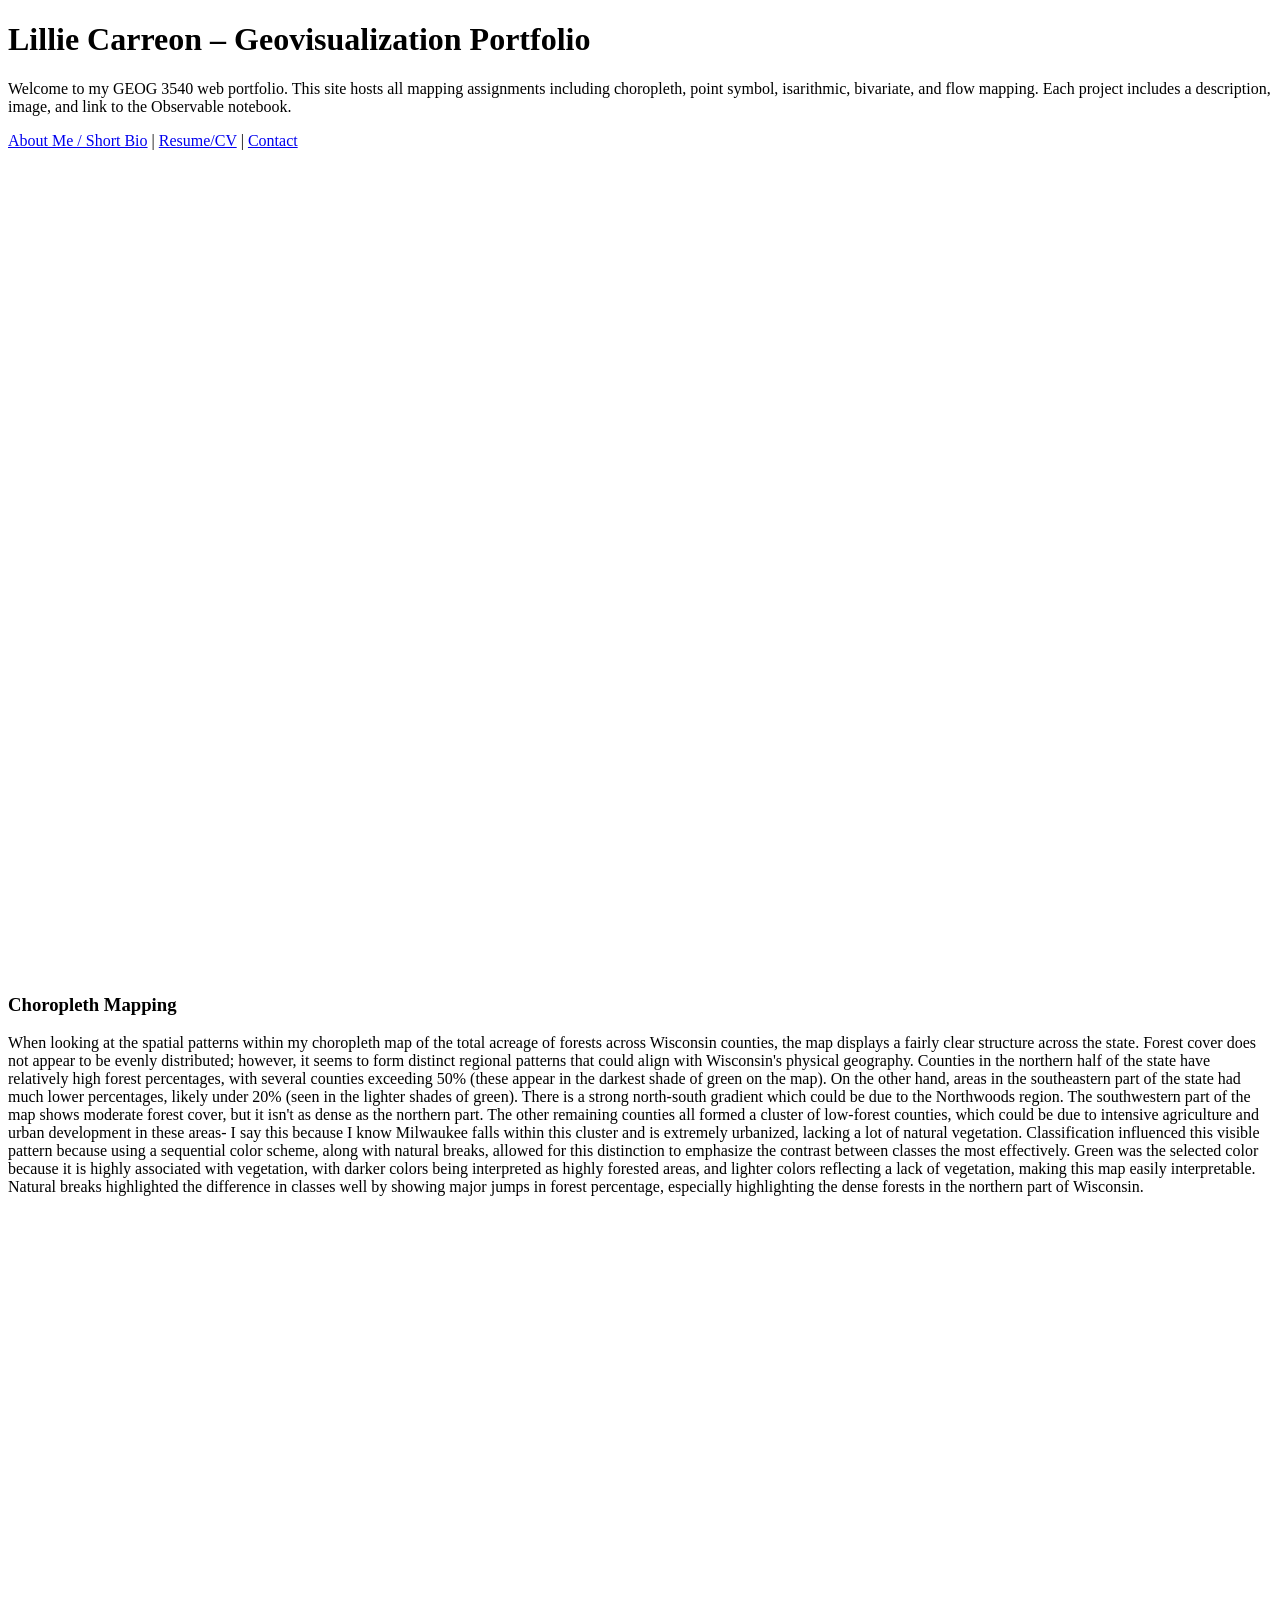
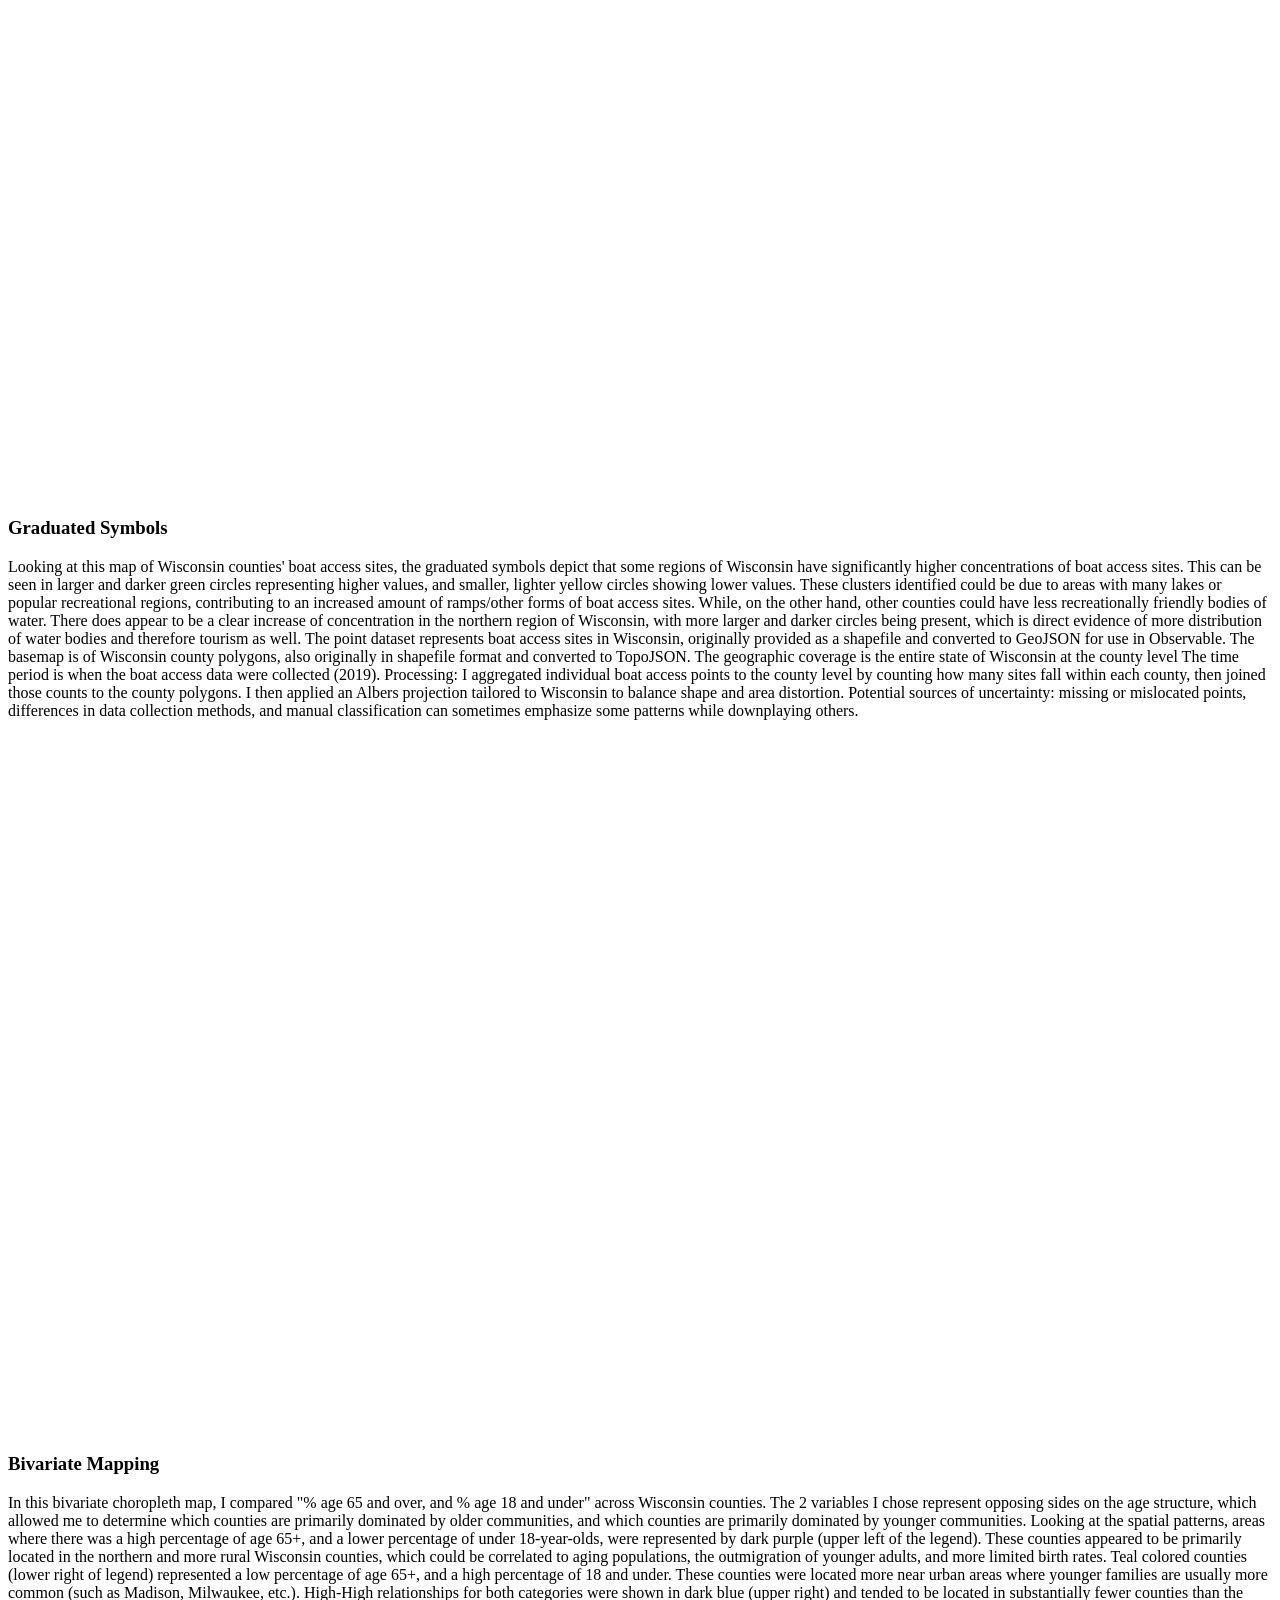
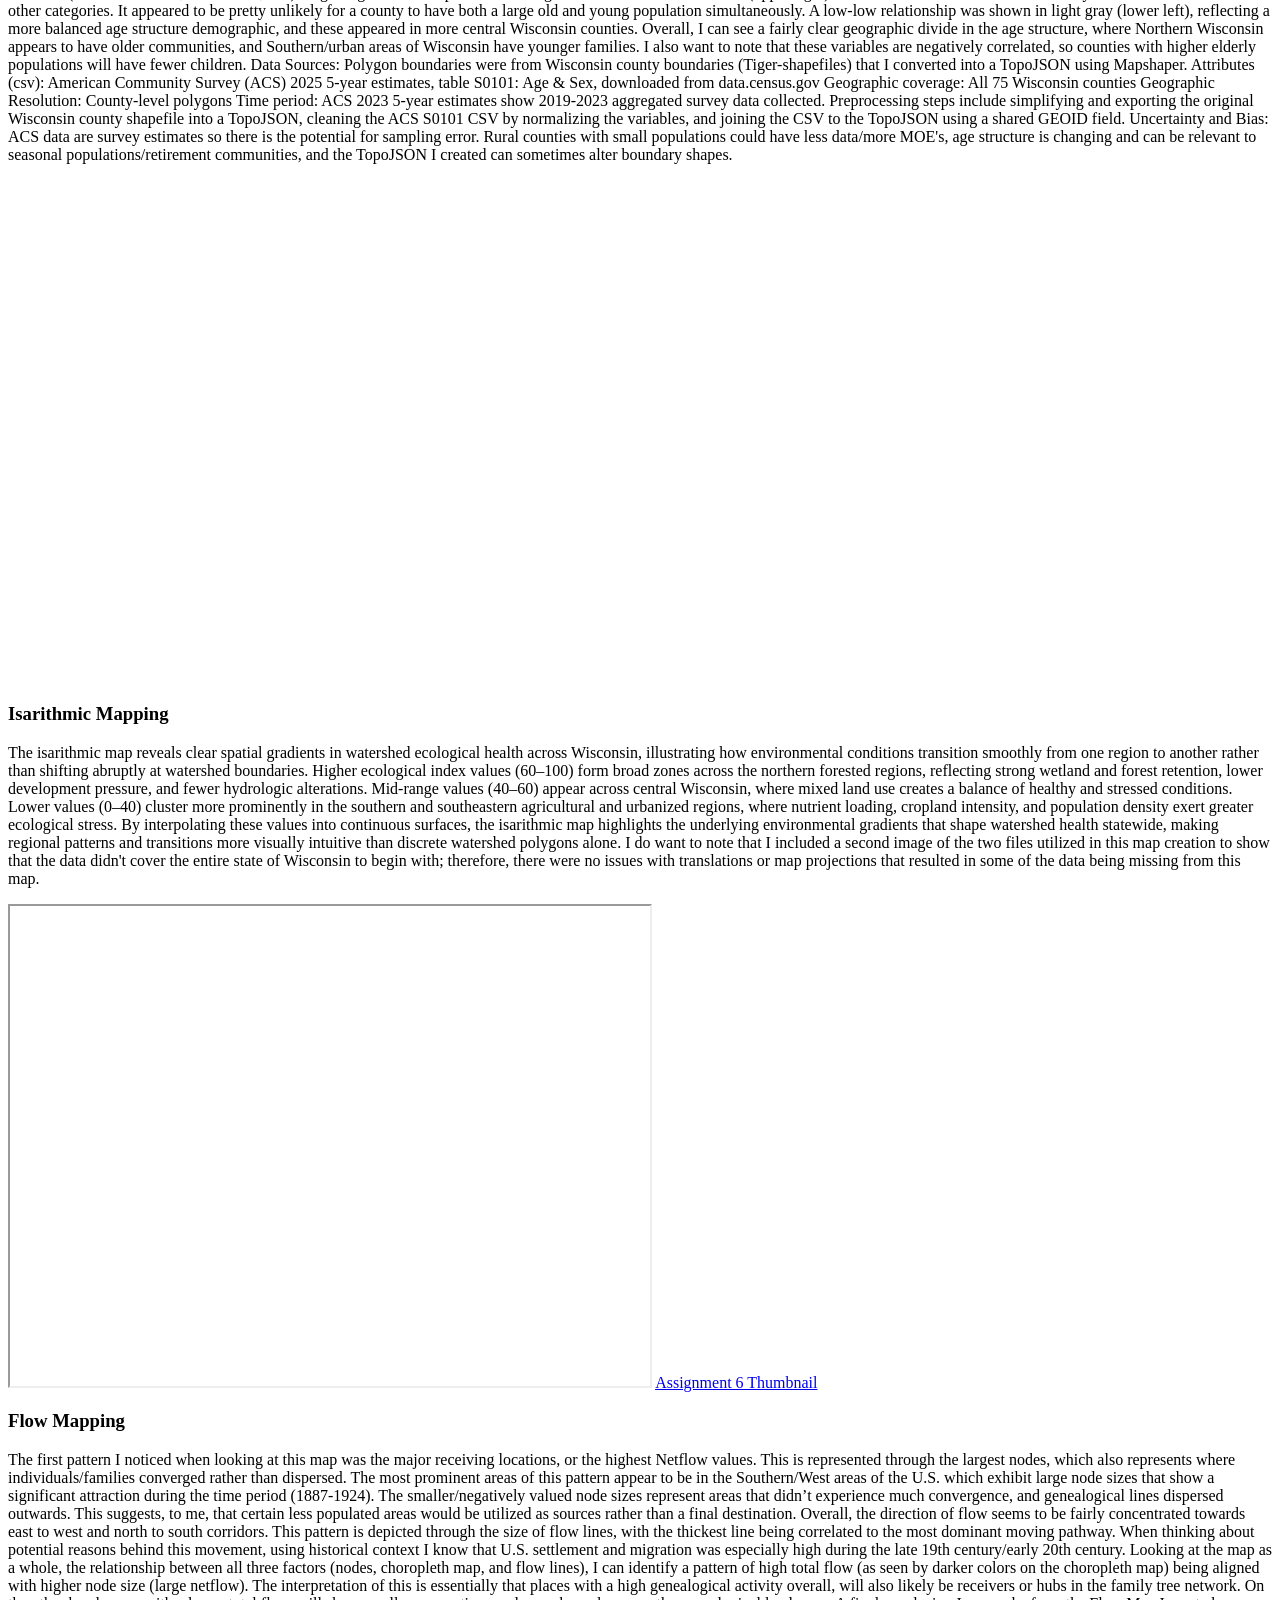
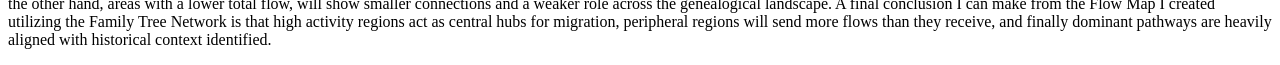
==== index.html @ be7d5592 "Update index.html" ====
<!DOCTYPE html>
<html>
<head>
  <title>Lillie Carreon – Geovisualization Portfolio</title>
  <link href="style.css" rel="stylesheet">
  <link href="startbootstrap-3-col-portfolio-master/css/bootstrap.min.css" rel="stylesheet">
</head>

<body>
<div class="container">
  <h1 class="page-header">Lillie Carreon – Geovisualization Portfolio</h1>

  <p>Welcome to my GEOG 3540 web portfolio. This site hosts all mapping assignments including choropleth, point symbol, isarithmic, bivariate, and flow mapping. Each project includes a description, image, and link to the Observable notebook.</p>

  <p><a href="shortbio.html">About Me / Short Bio</a> | 
     <a href="resume.pdf">Resume/CV</a> | 
     <a href="mailto:lilliana-carreon@uiowa.edu">Contact</a></p>

  <div class="row">

  <div class="row">

  <!-- Choropleth -->
  <div class="col-md-4 portfolio-item">
    <a href="https://observablehq.com/d/83a0aaf092dcbeb6" target="_blank">
     <iframe width="100%" height="805" frameborder="0"
  src="https://observablehq.com/embed/83a0aaf092dcbeb6?cells=choropleth"></iframe>
    </a>
    <h3>Choropleth Mapping</h3>
    <p>When looking at the spatial patterns within my choropleth map of the total acreage of forests across Wisconsin counties, the map displays a fairly clear structure across the state. Forest cover does not appear to be evenly distributed; however, it seems to form distinct regional patterns that could align with Wisconsin's physical geography. Counties in the northern half of the state have relatively high forest percentages, with several counties exceeding 50% (these appear in the darkest shade of green on the map). On the other hand, areas in the southeastern part of the state had much lower percentages, likely under 20% (seen in the lighter shades of green).
There is a strong north-south gradient which could be due to the Northwoods region. The southwestern part of the map shows moderate forest cover, but it isn't as dense as the northern part. The other remaining counties all formed a cluster of low-forest counties, which could be due to intensive agriculture and urban development in these areas- I say this because I know Milwaukee falls within this cluster and is extremely urbanized, lacking a lot of natural vegetation.
Classification influenced this visible pattern because using a sequential color scheme, along with natural breaks, allowed for this distinction to emphasize the contrast between classes the most effectively. Green was the selected color because it is highly associated with vegetation, with darker colors being interpreted as highly forested areas, and lighter colors reflecting a lack of vegetation, making this map easily interpretable. Natural breaks highlighted the difference in classes well by showing major jumps in forest percentage, especially highlighting the dense forests in the northern part of Wisconsin.</p>
  </div>

  <!-- Graduated Symbols -->
  <div class="col-md-4 portfolio-item">
    <a href="https://observablehq.com/d/8ce22c7e02249574" target="_blank">
      <iframe width="100%" height="882" frameborder="0"
  src="https://observablehq.com/embed/8ce22c7e02249574?cells=graduatedSymbols"></iframe>
    </a>
    <h3>Graduated Symbols</h3>
    <p>Looking at this map of Wisconsin counties' boat access sites, the graduated symbols depict that some regions of Wisconsin have significantly higher concentrations of boat access sites. This can be seen in larger and darker green circles representing higher values, and smaller, lighter yellow circles showing lower values. These clusters identified could be due to areas with many lakes or popular recreational regions, contributing to an increased amount of ramps/other forms of boat access sites. While, on the other hand, other counties could have less recreationally friendly bodies of water. There does appear to be a clear increase of concentration in the northern region of Wisconsin, with more larger and darker circles being present, which is direct evidence of more distribution of water bodies and therefore tourism as well. The point dataset represents boat access sites in Wisconsin, originally provided as a shapefile and converted to GeoJSON for use in Observable.
The basemap is of Wisconsin county polygons, also originally in shapefile format and converted to TopoJSON.
The geographic coverage is the entire state of Wisconsin at the county level
The time period is when the boat access data were collected (2019).
Processing: I aggregated individual boat access points to the county level by counting how many sites fall within each county, then joined those counts to the county polygons. I then applied an Albers projection tailored to Wisconsin to balance shape and area distortion.
Potential sources of uncertainty: missing or mislocated points, differences in data collection methods, and manual classification can sometimes emphasize some patterns while downplaying others.</p>
  </div>

</div> <!-- closes first row -->

<div class="row">

  <!-- Bivariate -->
  <div class="col-md-4 portfolio-item">
    <a href="https://observablehq.com/d/c1c45e7faea56eef" target="_blank">
      <iframe width="100%" height="695" frameborder="0"
  src="https://observablehq.com/embed/c1c45e7faea56eef?cells=chart"></iframe>
    </a>
    <h3>Bivariate Mapping</h3>
    <p>In this bivariate choropleth map, I compared "% age 65 and over, and % age 18 and under" across Wisconsin counties. The 2 variables I chose represent opposing sides on the age structure, which allowed me to determine which counties are primarily dominated by older communities, and which counties are primarily dominated by younger communities. Looking at the spatial patterns, areas where there was a high percentage of age 65+, and a lower percentage of under 18-year-olds, were represented by dark purple (upper left of the legend). These counties appeared to be primarily located in the northern and more rural Wisconsin counties, which could be correlated to aging populations, the outmigration of younger adults, and more limited birth rates. Teal colored counties (lower right of legend) represented a low percentage of age 65+, and a high percentage of 18 and under. These counties were located more near urban areas where younger families are usually more common (such as Madison, Milwaukee, etc.). High-High relationships for both categories were shown in dark blue (upper right) and tended to be located in substantially fewer counties than the other categories. It appeared to be pretty unlikely for a county to have both a large old and young population simultaneously. A low-low relationship was shown in light gray (lower left), reflecting a more balanced age structure demographic, and these appeared in more central Wisconsin counties. Overall, I can see a fairly clear geographic divide in the age structure, where Northern Wisconsin appears to have older communities, and Southern/urban areas of Wisconsin have younger families. I also want to note that these variables are negatively correlated, so counties with higher elderly populations will have fewer children. 
Data Sources: Polygon boundaries were from Wisconsin county boundaries (Tiger-shapefiles) that I converted into a TopoJSON using Mapshaper.
Attributes (csv): American Community Survey (ACS) 2025 5-year estimates, table S0101: Age & Sex, downloaded from data.census.gov
Geographic coverage: All 75 Wisconsin counties
Geographic Resolution: County-level polygons
Time period: ACS 2023 5-year estimates show 2019-2023 aggregated survey data collected.
Preprocessing steps include simplifying and exporting the original Wisconsin county shapefile into a TopoJSON, cleaning the ACS S0101 CSV by normalizing the variables, and joining the CSV to the TopoJSON using a shared GEOID field.
Uncertainty and Bias: ACS data are survey estimates so there is the potential for sampling error. Rural counties with small populations could have less data/more MOE's, age structure is changing and can be relevant to seasonal populations/retirement communities, and the TopoJSON I created can sometimes alter boundary shapes.</p>
  </div>

    <!-- Isarithmic -->
  <div class="col-md-4 portfolio-item">
    <a href="https://observablehq.com/@geovis6/isarithmic-mapping-geog-3540" target="_blank">
      <iframe width="100%" height="500" frameborder="0"
  src="https://observablehq.com/embed/5160fb92a9b88273?cell=*"></iframe>
    </a>
    <h3>Isarithmic Mapping</h3>
    <p>The isarithmic map reveals clear spatial gradients in watershed ecological health across Wisconsin, illustrating how environmental conditions transition smoothly from one region to another rather than shifting abruptly at watershed boundaries. Higher ecological index values (60–100) form broad zones across the northern forested regions, reflecting strong wetland and forest retention, lower development pressure, and fewer hydrologic alterations. Mid‑range values (40–60) appear across central Wisconsin, where mixed land use creates a balance of healthy and stressed conditions. Lower values (0–40) cluster more prominently in the southern and southeastern agricultural and urbanized regions, where nutrient loading, cropland intensity, and population density exert greater ecological stress. By interpolating these values into continuous surfaces, the isarithmic map highlights the underlying environmental gradients that shape watershed health statewide, making regional patterns and transitions more visually intuitive than discrete watershed polygons alone. I do want to note that I included a second image of the two files utilized in this map creation to show that the data didn't cover the entire state of Wisconsin to begin with; therefore, there were no issues with translations or map projections that resulted in some of the data being missing from this map.</p>
  </div>

  <!-- Flow Map -->
  <div class="col-md-4 portfolio-item">
    <iframe src="https://drive.google.com/file/d/1zL1Rk898E0O65IiLRgXfGl4hS742woMs/preview" width="640" height="480"></iframe>
</a>
  <a href="flowmap.html">Assignment 6 Thumbnail</a> 
    <h3>Flow Mapping</h3>
    <p>The first pattern I noticed when looking at this map was the major receiving locations, or the highest Netflow values. This is represented through the largest nodes, which also represents where individuals/families converged rather than dispersed. The most prominent areas of this pattern appear to be in the Southern/West areas of the U.S. which exhibit large node sizes that show a significant attraction during the time period (1887-1924). The smaller/negatively valued node sizes represent areas that didn’t experience much convergence, and genealogical lines dispersed outwards. This suggests, to me, that certain less populated areas would be utilized as sources rather than a final destination. Overall, the direction of flow seems to be fairly concentrated towards east to west and north to south corridors. This pattern is depicted through the size of flow lines, with the thickest line being correlated to the most dominant moving pathway. When thinking about potential reasons behind this movement, using historical context I know that U.S. settlement and migration was especially high during the late 19th century/early 20th century. Looking at the map as a whole, the relationship between all three factors (nodes, choropleth map, and flow lines), I can identify a pattern of high total flow (as seen by darker colors on the choropleth map) being aligned with higher node size (large netflow). The interpretation of this is essentially that places with a high genealogical activity overall, will also likely be receivers or hubs in the family tree network. On the other hand, areas with a lower total flow, will show smaller connections and a weaker role across the genealogical landscape. A final conclusion I can make from the Flow Map I created utilizing the Family Tree Network is that high activity regions act as central hubs for migration, peripheral regions will send more flows than they receive, and finally dominant pathways are heavily aligned with historical context identified. 
</p>
  </div>

</div> <!-- closes second row -->
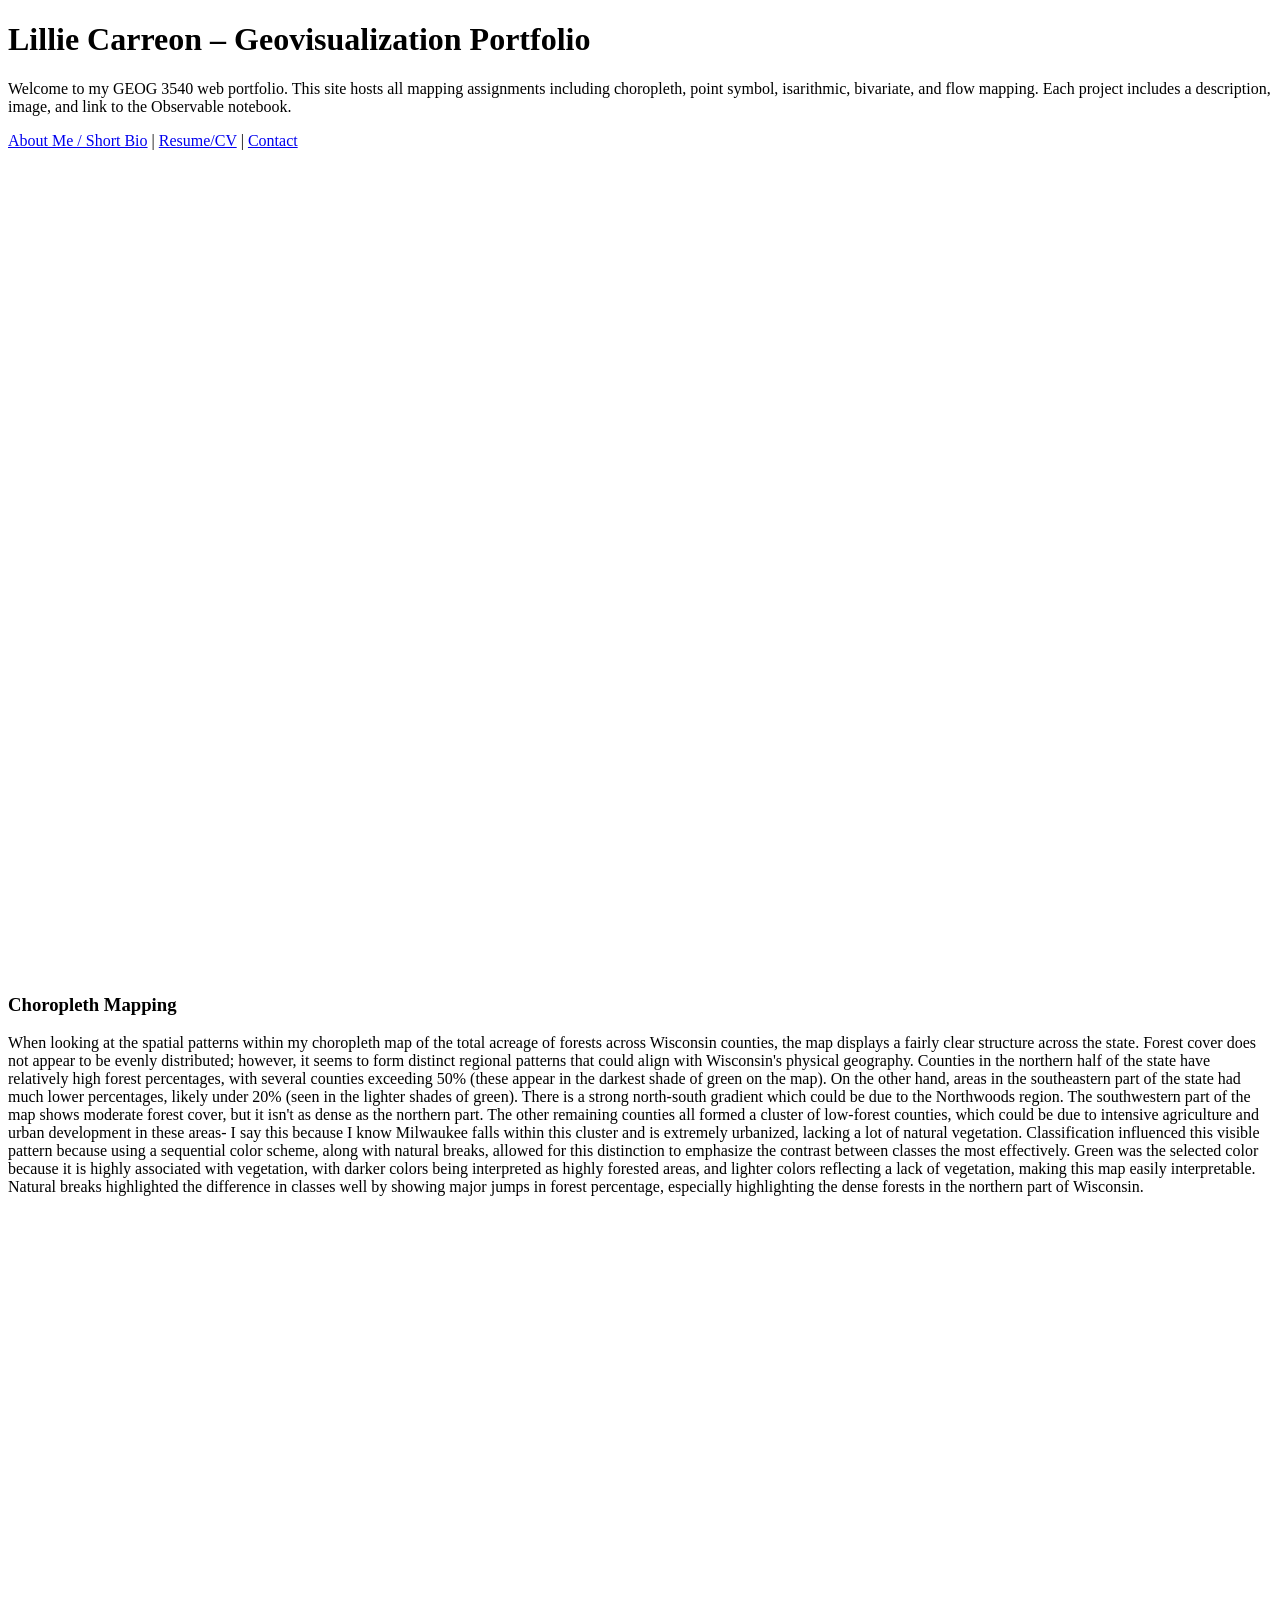
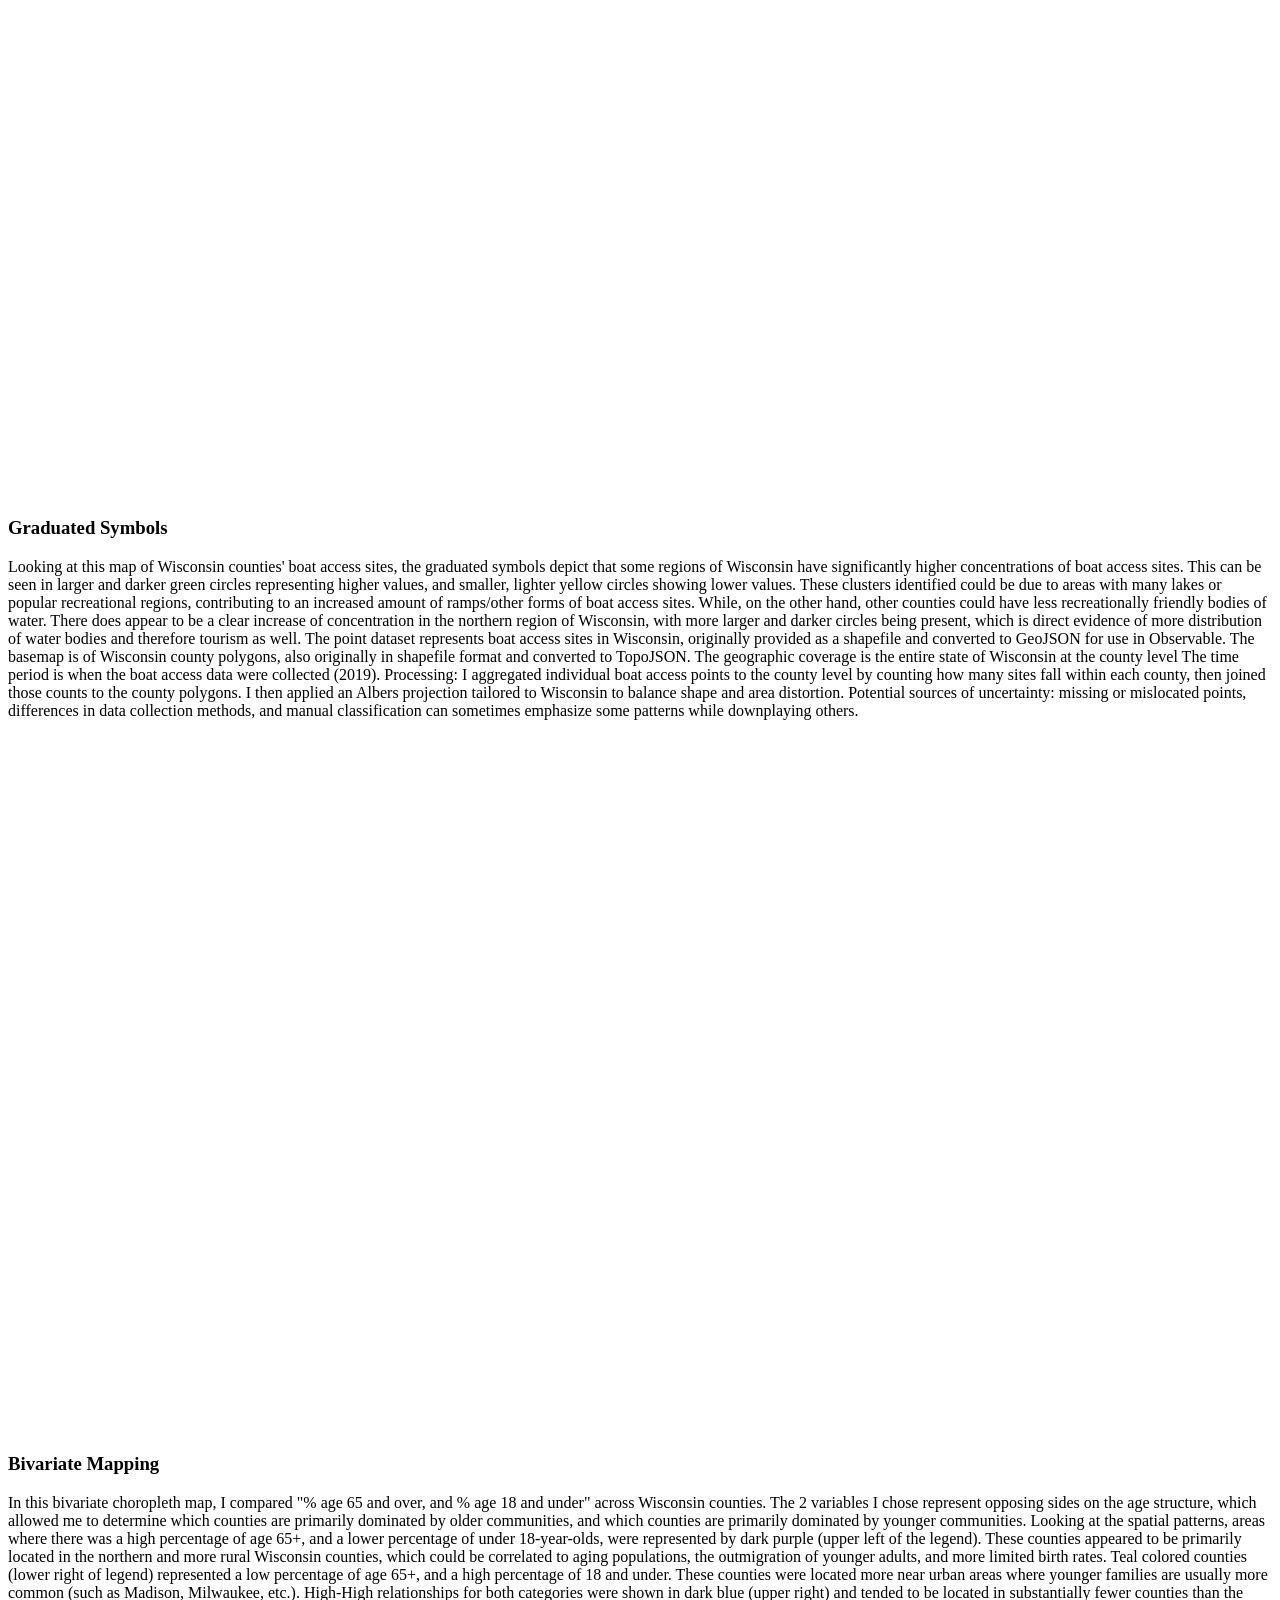
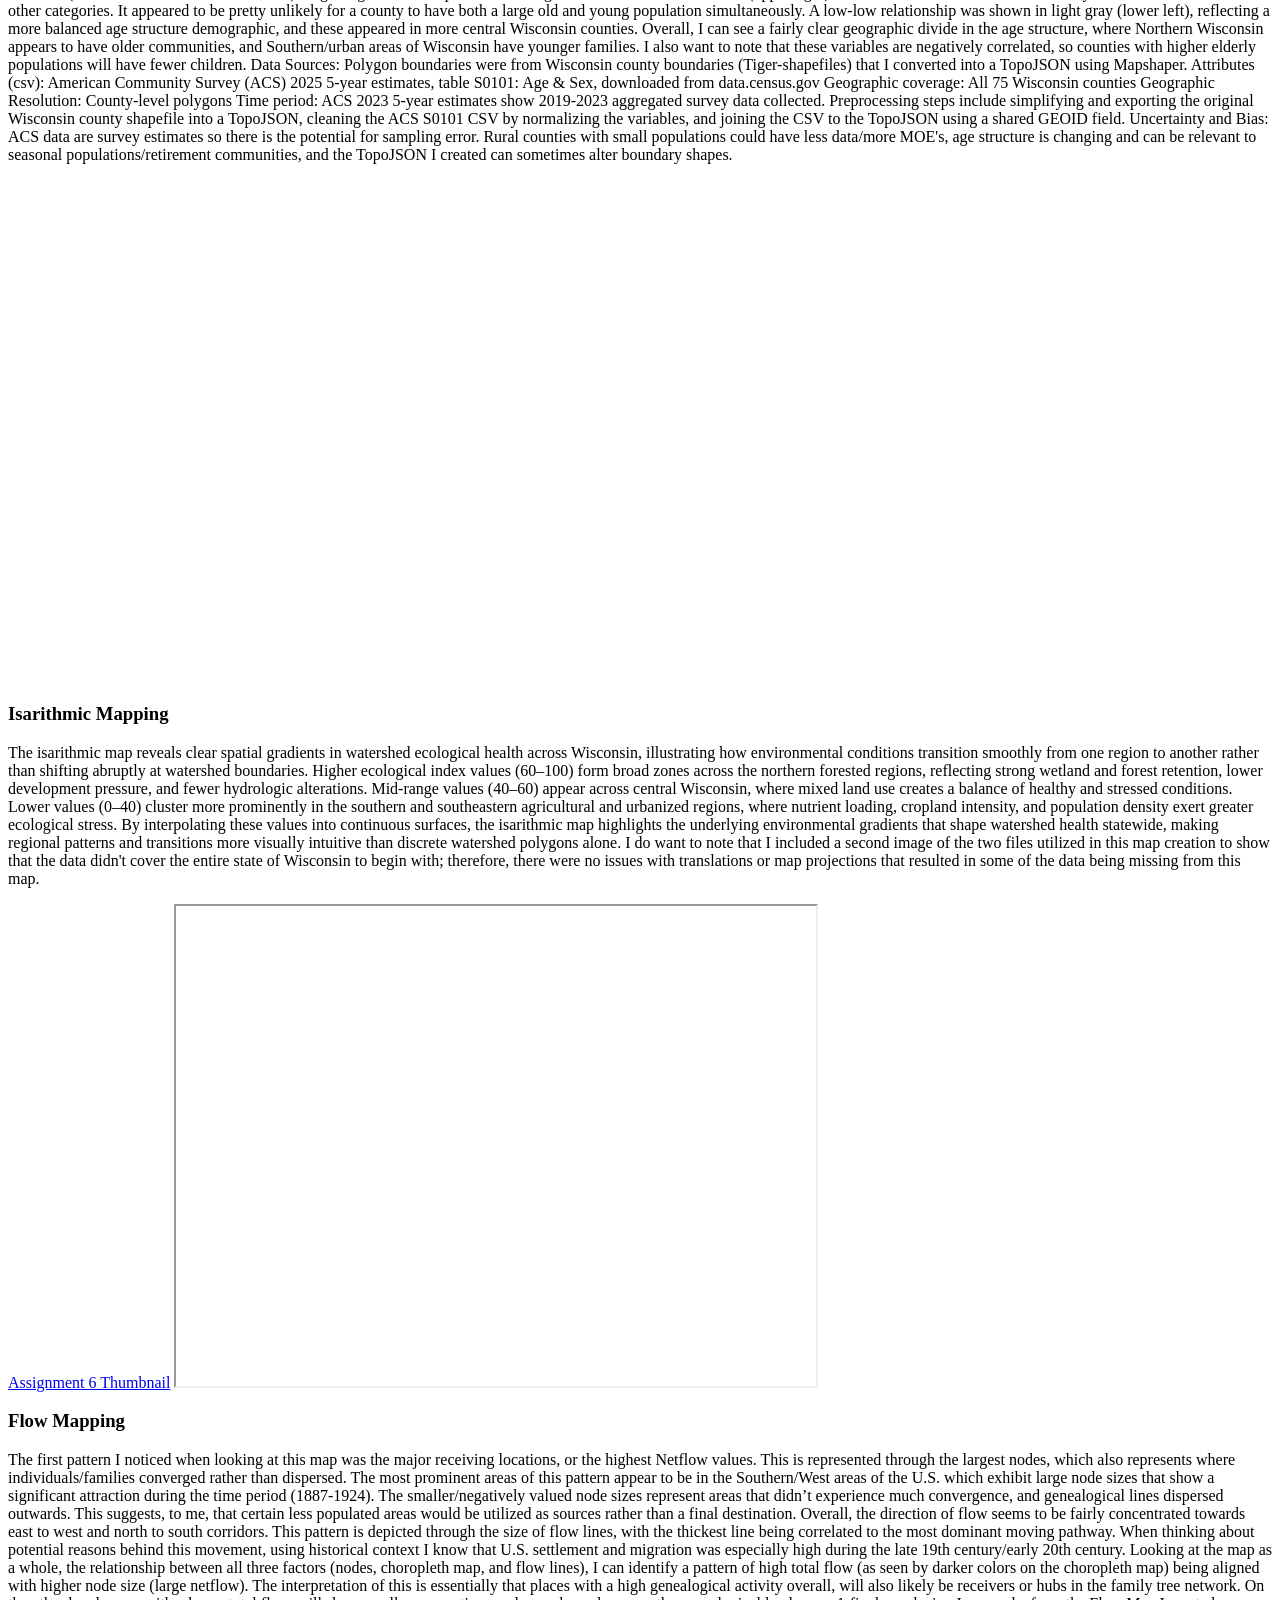
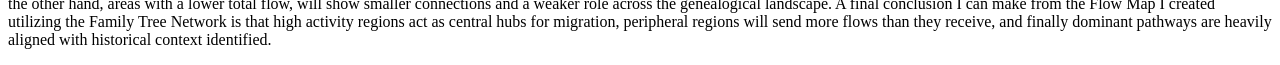
==== commit 2e2eb22a: "Update index.html" ====
--- a/index.html
+++ b/index.html
@@ -80,9 +80,9 @@
 
   <!-- Flow Map -->
   <div class="col-md-4 portfolio-item">
+  <a href="flowmap.html">Assignment 6 Thumbnail</a> 
     <iframe src="https://drive.google.com/file/d/1zL1Rk898E0O65IiLRgXfGl4hS742woMs/preview" width="640" height="480"></iframe>
 </a>
-  <a href="flowmap.html">Assignment 6 Thumbnail</a> 
     <h3>Flow Mapping</h3>
     <p>The first pattern I noticed when looking at this map was the major receiving locations, or the highest Netflow values. This is represented through the largest nodes, which also represents where individuals/families converged rather than dispersed. The most prominent areas of this pattern appear to be in the Southern/West areas of the U.S. which exhibit large node sizes that show a significant attraction during the time period (1887-1924). The smaller/negatively valued node sizes represent areas that didn’t experience much convergence, and genealogical lines dispersed outwards. This suggests, to me, that certain less populated areas would be utilized as sources rather than a final destination. Overall, the direction of flow seems to be fairly concentrated towards east to west and north to south corridors. This pattern is depicted through the size of flow lines, with the thickest line being correlated to the most dominant moving pathway. When thinking about potential reasons behind this movement, using historical context I know that U.S. settlement and migration was especially high during the late 19th century/early 20th century. Looking at the map as a whole, the relationship between all three factors (nodes, choropleth map, and flow lines), I can identify a pattern of high total flow (as seen by darker colors on the choropleth map) being aligned with higher node size (large netflow). The interpretation of this is essentially that places with a high genealogical activity overall, will also likely be receivers or hubs in the family tree network. On the other hand, areas with a lower total flow, will show smaller connections and a weaker role across the genealogical landscape. A final conclusion I can make from the Flow Map I created utilizing the Family Tree Network is that high activity regions act as central hubs for migration, peripheral regions will send more flows than they receive, and finally dominant pathways are heavily aligned with historical context identified. 
 </p>
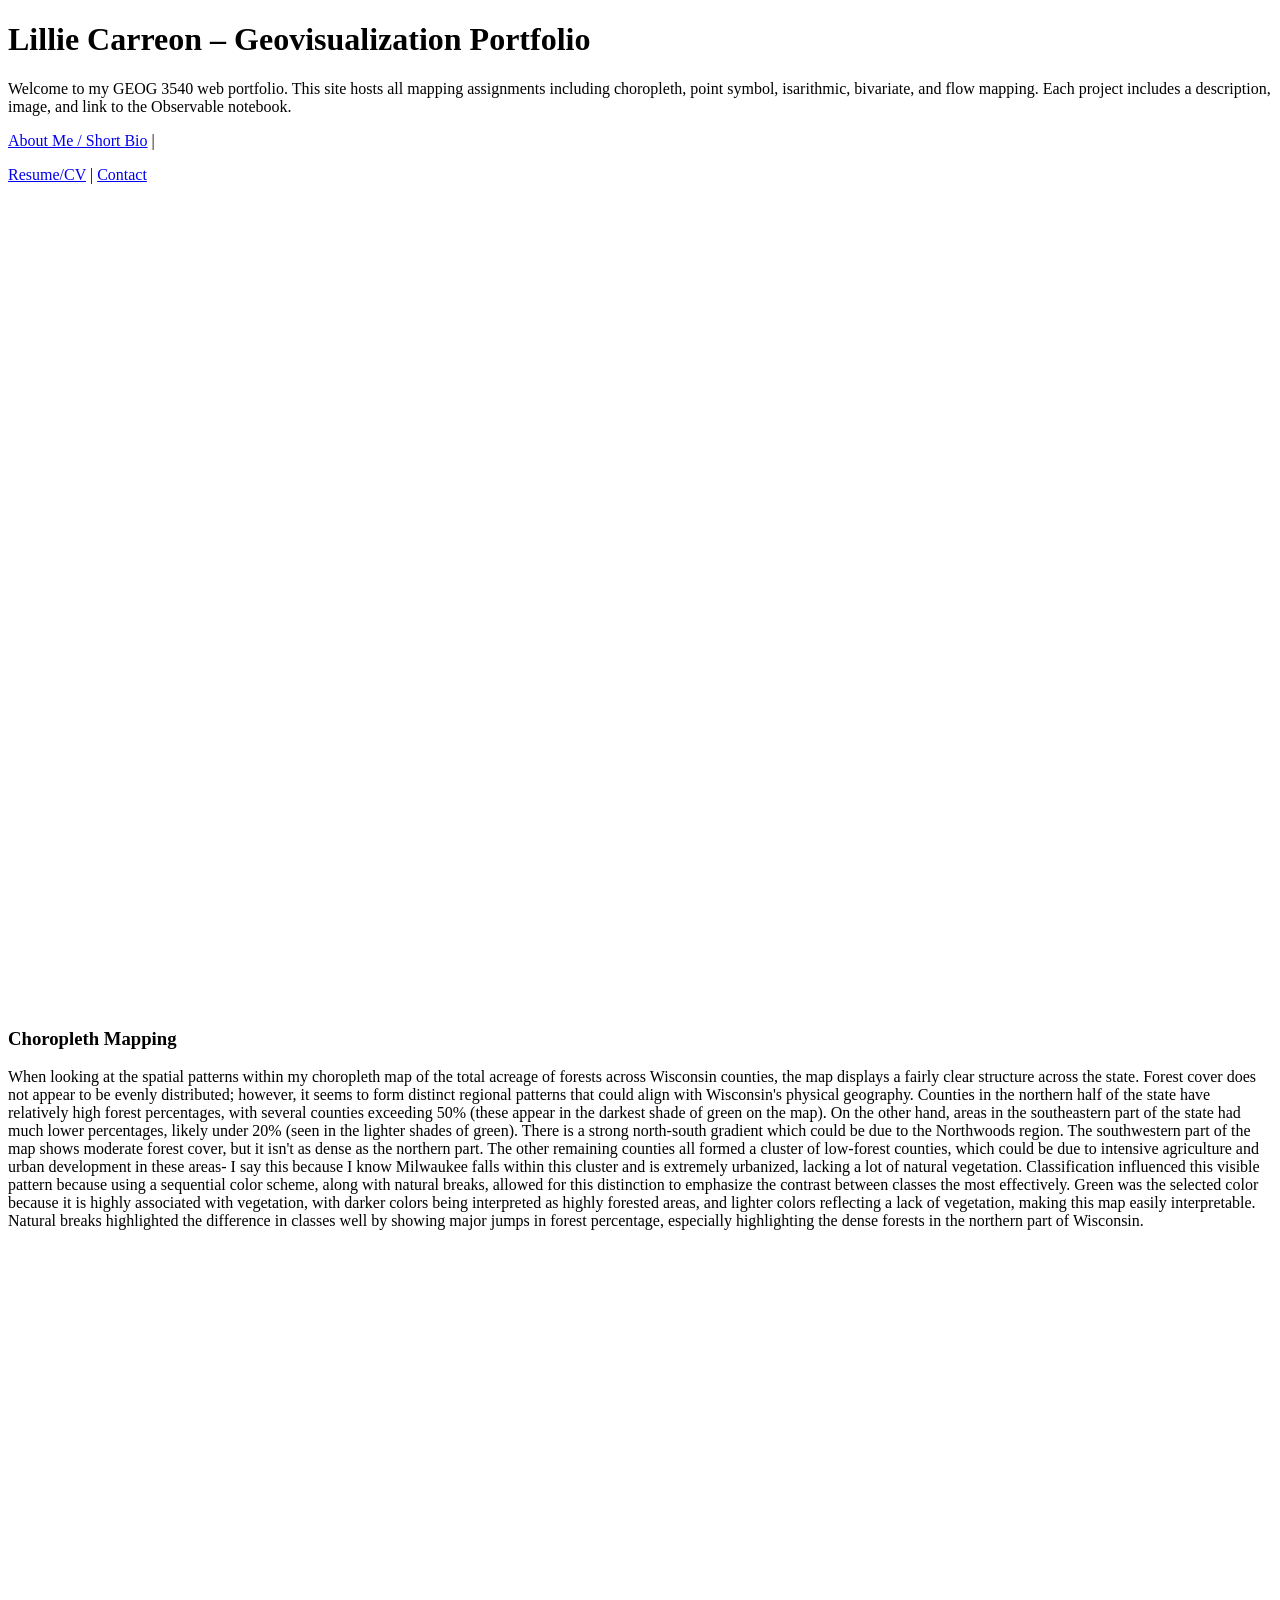
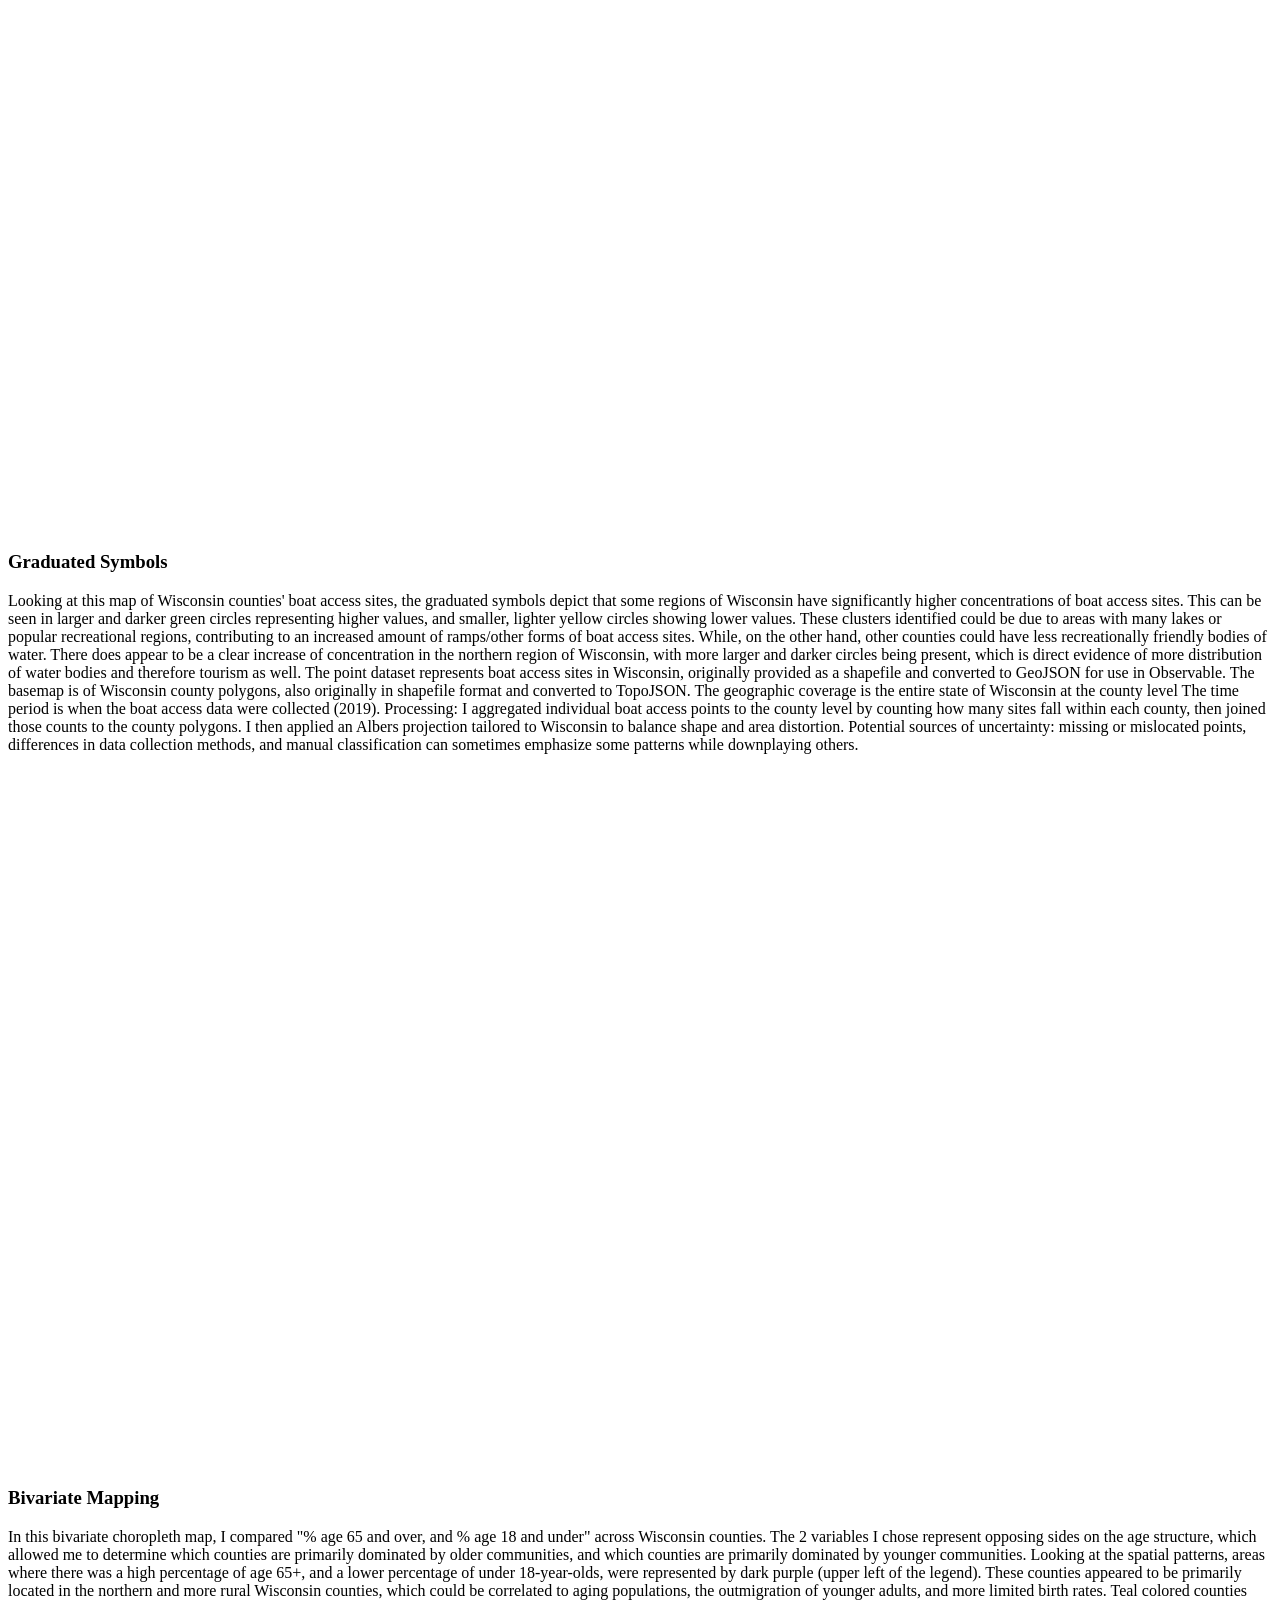
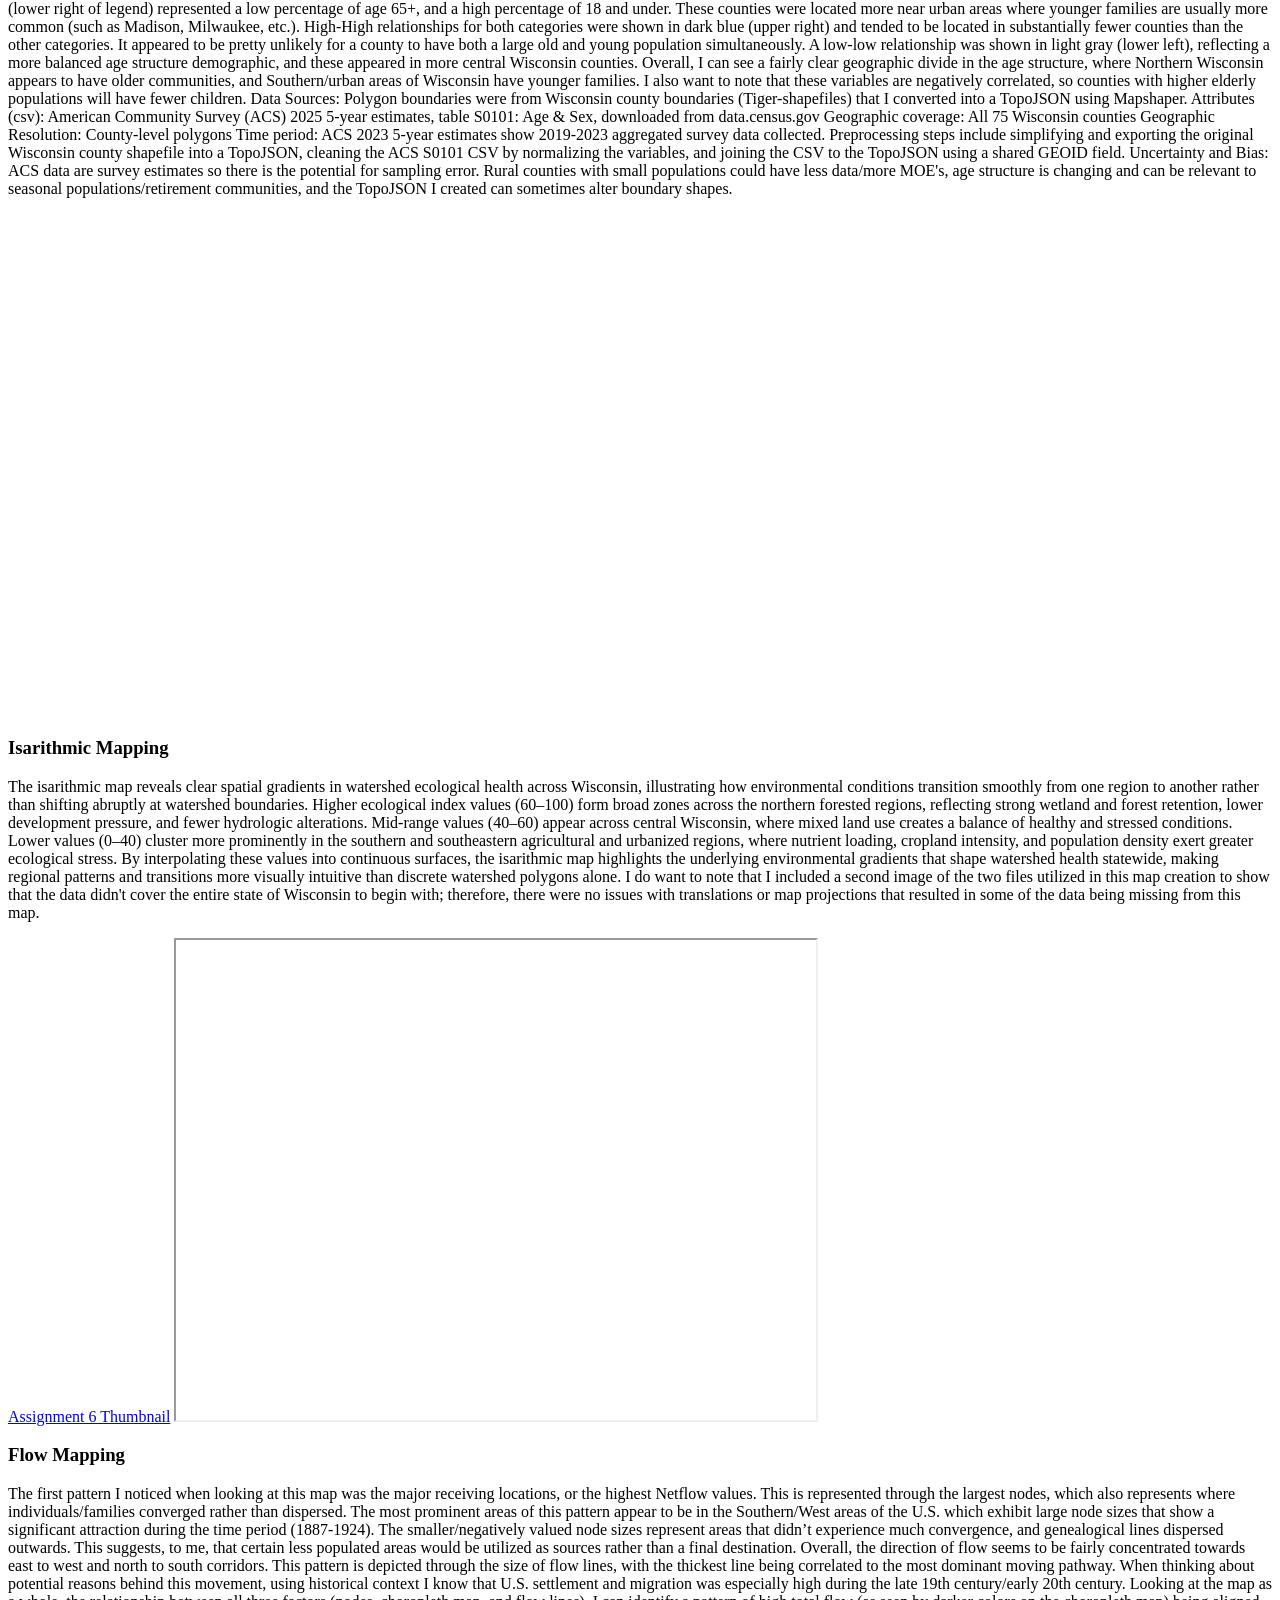
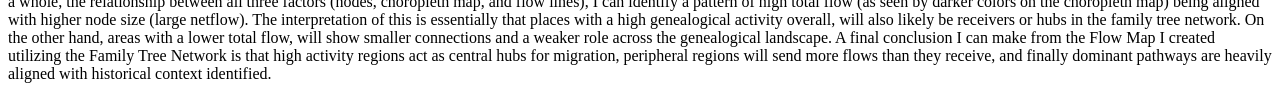
==== commit 98b8e216: "Update Resume/CV link to Google Drive" ====
--- a/index.html
+++ b/index.html
@@ -13,7 +13,7 @@
   <p>Welcome to my GEOG 3540 web portfolio. This site hosts all mapping assignments including choropleth, point symbol, isarithmic, bivariate, and flow mapping. Each project includes a description, image, and link to the Observable notebook.</p>
 
   <p><a href="shortbio.html">About Me / Short Bio</a> | 
-     <a href="resume.pdf">Resume/CV</a> | 
+      <p><a href="https://drive.google.com/file/d/1ktRYuzUgd0lteNlfR8_D1OmGtgihIg-W/view?usp=sharing">Resume/CV</a>  | 
      <a href="mailto:lilliana-carreon@uiowa.edu">Contact</a></p>
 
   <div class="row">
@@ -80,7 +80,7 @@
 
   <!-- Flow Map -->
   <div class="col-md-4 portfolio-item">
-  <a href="flowmap.html">Assignment 6 Thumbnail</a> 
+ </p> <a href="Assignment6_flowmapper/flowmap.html">Assignment 6 Thumbnail</a> 
     <iframe src="https://drive.google.com/file/d/1zL1Rk898E0O65IiLRgXfGl4hS742woMs/preview" width="640" height="480"></iframe>
 </a>
     <h3>Flow Mapping</h3>
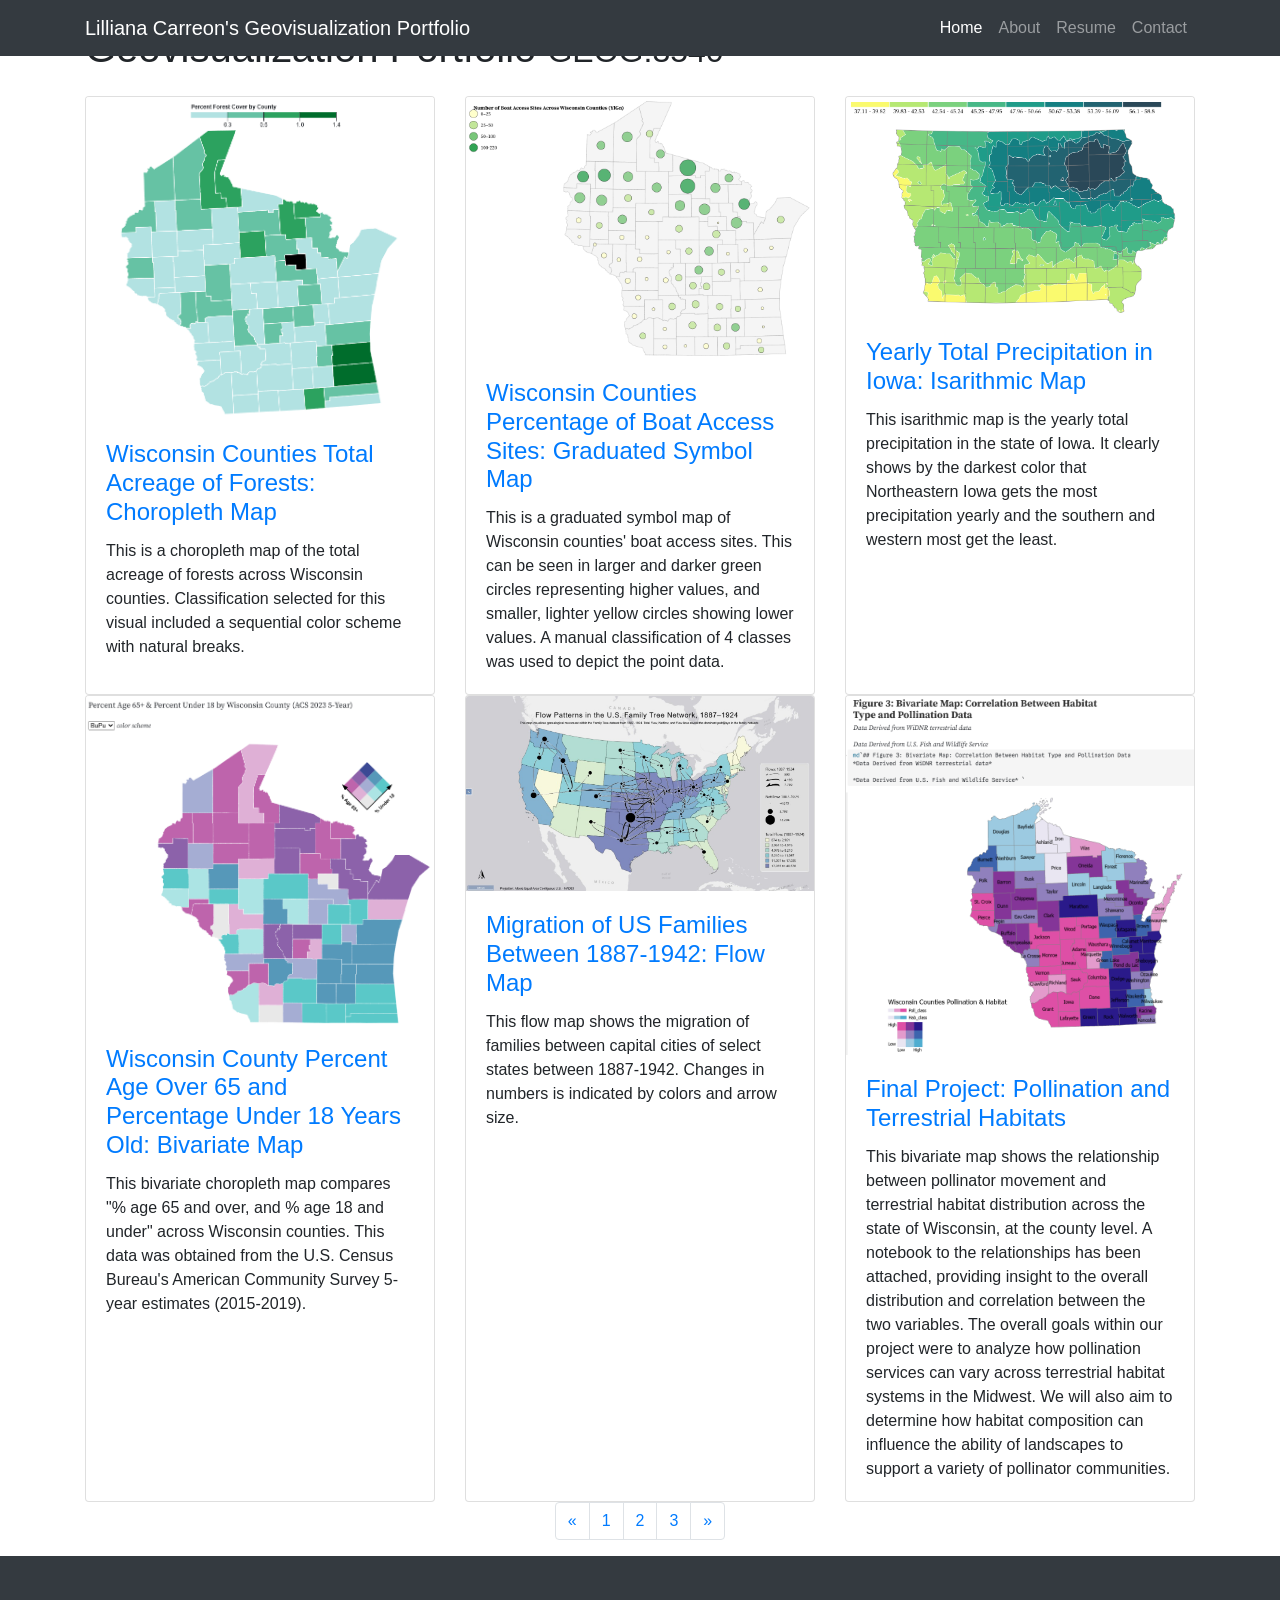
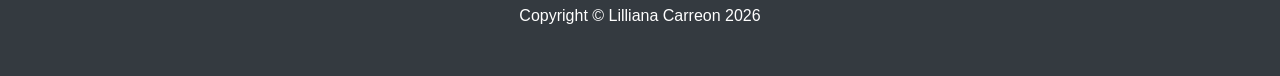
==== commit e61a19e4: "change1 everything" ====
--- a/index.html
+++ b/index.html
@@ -1,91 +1,177 @@
 <!DOCTYPE html>
-<html>
+<html lang="en">
+
 <head>
-  <title>Lillie Carreon – Geovisualization Portfolio</title>
-  <link href="style.css" rel="stylesheet">
-  <link href="startbootstrap-3-col-portfolio-master/css/bootstrap.min.css" rel="stylesheet">
+
+<meta charset="utf-8">
+<meta name="viewport" content="width=device-width, initial-scale=1, shrink-to-fit=no">
+<meta name="description" content="">
+<meta name="author" content="">
+
+<title> Lilliana Carreon's Geovisualization Portfolio</title>
+
+<!-- Bootstrap core CSS -->
+<link href="startbootstrap-3-col-portfolio-master\vendor\bootstrap\css\bootstrap.min.css" rel="stylesheet">
+
+<!-- Custom styles for this template -->
+<link href="startbootstrap-3-col-portfolio-master\vendor\bootstrap\css/3-col-portfolio.css" rel="stylesheet">
+
 </head>
 
 <body>
+
+<!-- Navigation -->
+<nav class="navbar navbar-expand-lg navbar-dark bg-dark fixed-top">
 <div class="container">
-  <h1 class="page-header">Lillie Carreon – Geovisualization Portfolio</h1>
+<a class="navbar-brand" href="#">Lilliana Carreon's Geovisualization Portfolio</a>
+<button class="navbar-toggler" type="button" data-toggle="collapse" data-target="#navbarResponsive" aria-controls="navbarResponsive" aria-expanded="false" aria-label="Toggle navigation">
+<span class="navbar-toggler-icon"></span>
+</button>
+<div class="collapse navbar-collapse" id="navbarResponsive">
+<ul class="navbar-nav ml-auto">
+<li class="nav-item active">
+<a class="nav-link" href="index.html">Home
+<span class="sr-only">(current)</span>
+</a>
+</li>
+<li class="nav-item">
+<a class="nav-link" href="shortbio.html">About</a>
+</li>
+<li class="nav-item">
+<a class="nav-link" href="Files/Lilliana Carreon Educational Resume 2026.pdf">Resume</a>
+</li>
+<li class="nav-item">
+<a class="nav-link" href="mailto:lilliana-carreon@uiowa.edu">Contact</a>
+</li>
+</ul>
+</div>
+</div>
+</nav>
 
-  <p>Welcome to my GEOG 3540 web portfolio. This site hosts all mapping assignments including choropleth, point symbol, isarithmic, bivariate, and flow mapping. Each project includes a description, image, and link to the Observable notebook.</p>
+<!-- Page Content -->
+<div class="container">
 
-  <p><a href="shortbio.html">About Me / Short Bio</a> | 
-      <p><a href="https://drive.google.com/file/d/1ktRYuzUgd0lteNlfR8_D1OmGtgihIg-W/view?usp=sharing">Resume/CV</a>  | 
-     <a href="mailto:lilliana-carreon@uiowa.edu">Contact</a></p>
-
-  <div class="row">
-
-  <div class="row">
-
-  <!-- Choropleth -->
-  <div class="col-md-4 portfolio-item">
-    <a href="https://observablehq.com/d/83a0aaf092dcbeb6" target="_blank">
-     <iframe width="100%" height="805" frameborder="0"
-  src="https://observablehq.com/embed/83a0aaf092dcbeb6?cells=choropleth"></iframe>
-    </a>
-    <h3>Choropleth Mapping</h3>
-    <p>When looking at the spatial patterns within my choropleth map of the total acreage of forests across Wisconsin counties, the map displays a fairly clear structure across the state. Forest cover does not appear to be evenly distributed; however, it seems to form distinct regional patterns that could align with Wisconsin's physical geography. Counties in the northern half of the state have relatively high forest percentages, with several counties exceeding 50% (these appear in the darkest shade of green on the map). On the other hand, areas in the southeastern part of the state had much lower percentages, likely under 20% (seen in the lighter shades of green).
-There is a strong north-south gradient which could be due to the Northwoods region. The southwestern part of the map shows moderate forest cover, but it isn't as dense as the northern part. The other remaining counties all formed a cluster of low-forest counties, which could be due to intensive agriculture and urban development in these areas- I say this because I know Milwaukee falls within this cluster and is extremely urbanized, lacking a lot of natural vegetation.
-Classification influenced this visible pattern because using a sequential color scheme, along with natural breaks, allowed for this distinction to emphasize the contrast between classes the most effectively. Green was the selected color because it is highly associated with vegetation, with darker colors being interpreted as highly forested areas, and lighter colors reflecting a lack of vegetation, making this map easily interpretable. Natural breaks highlighted the difference in classes well by showing major jumps in forest percentage, especially highlighting the dense forests in the northern part of Wisconsin.</p>
-  </div>
-
-  <!-- Graduated Symbols -->
-  <div class="col-md-4 portfolio-item">
-    <a href="https://observablehq.com/d/8ce22c7e02249574" target="_blank">
-      <iframe width="100%" height="882" frameborder="0"
-  src="https://observablehq.com/embed/8ce22c7e02249574?cells=graduatedSymbols"></iframe>
-    </a>
-    <h3>Graduated Symbols</h3>
-    <p>Looking at this map of Wisconsin counties' boat access sites, the graduated symbols depict that some regions of Wisconsin have significantly higher concentrations of boat access sites. This can be seen in larger and darker green circles representing higher values, and smaller, lighter yellow circles showing lower values. These clusters identified could be due to areas with many lakes or popular recreational regions, contributing to an increased amount of ramps/other forms of boat access sites. While, on the other hand, other counties could have less recreationally friendly bodies of water. There does appear to be a clear increase of concentration in the northern region of Wisconsin, with more larger and darker circles being present, which is direct evidence of more distribution of water bodies and therefore tourism as well. The point dataset represents boat access sites in Wisconsin, originally provided as a shapefile and converted to GeoJSON for use in Observable.
-The basemap is of Wisconsin county polygons, also originally in shapefile format and converted to TopoJSON.
-The geographic coverage is the entire state of Wisconsin at the county level
-The time period is when the boat access data were collected (2019).
-Processing: I aggregated individual boat access points to the county level by counting how many sites fall within each county, then joined those counts to the county polygons. I then applied an Albers projection tailored to Wisconsin to balance shape and area distortion.
-Potential sources of uncertainty: missing or mislocated points, differences in data collection methods, and manual classification can sometimes emphasize some patterns while downplaying others.</p>
-  </div>
-
-</div> <!-- closes first row -->
+<!-- Page Heading -->
+<h1 class="my-4">Geovisualization Portfolio
+<small>GEOG:3540</small>
+</h1>
 
 <div class="row">
+<div class="col-lg-4 col-sm-6 portfolio-item">
+<div class="card h-100">
+<a href="https://observablehq.com/d/83a0aaf092dcbeb6"><img class="card-img-top" src="images/ChoroplethMap.png" alt=""></a>
+<div class="card-body">
+<h4 class="card-title">
+<a href="https://observablehq.com/d/83a0aaf092dcbeb6">Wisconsin Counties Total Acreage of Forests: Choropleth Map</a>
+</h4>
+<p class="card-text">This is a choropleth map of the total acreage of forests across Wisconsin counties. Classification selected for this visual included a sequential color scheme with natural breaks.  </p>
+</div>
+</div>
+</div>
+<div class="col-lg-4 col-sm-6 portfolio-item">
+<div class="card h-100">
+<a href="https://observablehq.com/d/8ce22c7e02249574"><img class="card-img-top" src="images/GraduatedSymbolsMap.png" alt=""></a>
+<div class="card-body">
+<h4 class="card-title">
+<a href="https://observablehq.com/d/8ce22c7e02249574">Wisconsin Counties Percentage of Boat Access Sites: Graduated Symbol Map</a>
+</h4>
+<p class="card-text">This is a graduated symbol map of Wisconsin counties' boat access sites. This can be seen in larger and darker green circles representing higher values, and smaller, lighter yellow circles showing lower values. A manual classification of 4 classes was used to depict the point data. </p>
+</div>
+</div>
+</div>
 
-  <!-- Bivariate -->
-  <div class="col-md-4 portfolio-item">
-    <a href="https://observablehq.com/d/c1c45e7faea56eef" target="_blank">
-      <iframe width="100%" height="695" frameborder="0"
-  src="https://observablehq.com/embed/c1c45e7faea56eef?cells=chart"></iframe>
-    </a>
-    <h3>Bivariate Mapping</h3>
-    <p>In this bivariate choropleth map, I compared "% age 65 and over, and % age 18 and under" across Wisconsin counties. The 2 variables I chose represent opposing sides on the age structure, which allowed me to determine which counties are primarily dominated by older communities, and which counties are primarily dominated by younger communities. Looking at the spatial patterns, areas where there was a high percentage of age 65+, and a lower percentage of under 18-year-olds, were represented by dark purple (upper left of the legend). These counties appeared to be primarily located in the northern and more rural Wisconsin counties, which could be correlated to aging populations, the outmigration of younger adults, and more limited birth rates. Teal colored counties (lower right of legend) represented a low percentage of age 65+, and a high percentage of 18 and under. These counties were located more near urban areas where younger families are usually more common (such as Madison, Milwaukee, etc.). High-High relationships for both categories were shown in dark blue (upper right) and tended to be located in substantially fewer counties than the other categories. It appeared to be pretty unlikely for a county to have both a large old and young population simultaneously. A low-low relationship was shown in light gray (lower left), reflecting a more balanced age structure demographic, and these appeared in more central Wisconsin counties. Overall, I can see a fairly clear geographic divide in the age structure, where Northern Wisconsin appears to have older communities, and Southern/urban areas of Wisconsin have younger families. I also want to note that these variables are negatively correlated, so counties with higher elderly populations will have fewer children. 
-Data Sources: Polygon boundaries were from Wisconsin county boundaries (Tiger-shapefiles) that I converted into a TopoJSON using Mapshaper.
-Attributes (csv): American Community Survey (ACS) 2025 5-year estimates, table S0101: Age & Sex, downloaded from data.census.gov
-Geographic coverage: All 75 Wisconsin counties
-Geographic Resolution: County-level polygons
-Time period: ACS 2023 5-year estimates show 2019-2023 aggregated survey data collected.
-Preprocessing steps include simplifying and exporting the original Wisconsin county shapefile into a TopoJSON, cleaning the ACS S0101 CSV by normalizing the variables, and joining the CSV to the TopoJSON using a shared GEOID field.
-Uncertainty and Bias: ACS data are survey estimates so there is the potential for sampling error. Rural counties with small populations could have less data/more MOE's, age structure is changing and can be relevant to seasonal populations/retirement communities, and the TopoJSON I created can sometimes alter boundary shapes.</p>
-  </div>
+<div class="col-lg-4 col-sm-6 portfolio-item">
+<div class="card h-100">
+<a href="https://observablehq.com/@caglarkoylu/isarithmic-mapping-geog-3540"><img class="card-img-top" src="images/untitled.png" alt=""></a>
+<div class="card-body">
+<h4 class="card-title">
+<a href="https://observablehq.com/@caglarkoylu/isarithmic-mapping-geog-3540">Yearly Total Precipitation in Iowa: Isarithmic Map</a>
+</h4>
+<p class="card-text">This isarithmic map is the yearly total precipitation in the state of Iowa. It clearly shows by the darkest color that Northeastern Iowa gets the most precipitation yearly and the southern and western most get the least.</p>
+</div>
+</div>
+</div>
 
-    <!-- Isarithmic -->
-  <div class="col-md-4 portfolio-item">
-    <a href="https://observablehq.com/@geovis6/isarithmic-mapping-geog-3540" target="_blank">
-      <iframe width="100%" height="500" frameborder="0"
-  src="https://observablehq.com/embed/5160fb92a9b88273?cell=*"></iframe>
-    </a>
-    <h3>Isarithmic Mapping</h3>
-    <p>The isarithmic map reveals clear spatial gradients in watershed ecological health across Wisconsin, illustrating how environmental conditions transition smoothly from one region to another rather than shifting abruptly at watershed boundaries. Higher ecological index values (60–100) form broad zones across the northern forested regions, reflecting strong wetland and forest retention, lower development pressure, and fewer hydrologic alterations. Mid‑range values (40–60) appear across central Wisconsin, where mixed land use creates a balance of healthy and stressed conditions. Lower values (0–40) cluster more prominently in the southern and southeastern agricultural and urbanized regions, where nutrient loading, cropland intensity, and population density exert greater ecological stress. By interpolating these values into continuous surfaces, the isarithmic map highlights the underlying environmental gradients that shape watershed health statewide, making regional patterns and transitions more visually intuitive than discrete watershed polygons alone. I do want to note that I included a second image of the two files utilized in this map creation to show that the data didn't cover the entire state of Wisconsin to begin with; therefore, there were no issues with translations or map projections that resulted in some of the data being missing from this map.</p>
-  </div>
+<div class="col-lg-4 col-sm-6 portfolio-item">
+<div class="card h-100">
+<a href="https://observablehq.com/d/c1c45e7faea56eef"><img class="card-img-top" src="images/BivariateMap.png" alt=""></a>
+<div class="card-body">
+<h4 class="card-title">
+<a href="https://observablehq.com/d/c1c45e7faea56eef"> Wisconsin County Percent Age Over 65 and Percentage Under 18 Years Old: Bivariate Map</a>
+</h4>
+<p class="card-text"> This bivariate choropleth map compares "% age 65 and over, and % age 18 and under" across Wisconsin counties. This data was obtained from the U.S. Census Bureau's American Community Survey 5-year estimates (2015-2019).
+</p>
+</div>
+</div>
+</div>
 
-  <!-- Flow Map -->
-  <div class="col-md-4 portfolio-item">
- </p> <a href="Assignment6_flowmapper/flowmap.html">Assignment 6 Thumbnail</a> 
-    <iframe src="https://drive.google.com/file/d/1zL1Rk898E0O65IiLRgXfGl4hS742woMs/preview" width="640" height="480"></iframe>
+<div class="col-lg-4 col-sm-6 portfolio-item">
+<div class="card h-100">
+<a href="flowmap.html"><img class="card-img-top" src="images/FlowmapperMap.png" alt=""></a>
+<div class="card-body">
+<h4 class="card-title">
+<a href="flowmap.html">Migration of US Families Between 1887-1942: Flow Map</a>
+</h4>
+<p class="card-text">This flow map shows the migration of families between capital cities of select states between 1887-1942. Changes in numbers is indicated by colors and arrow size.</p>
+</div>
+</div>
+</div>
+<div class="col-lg-4 col-sm-6 portfolio-item">
+<div class="card h-100">
+<a href="https://observablehq.com/d/05a58f693dc49d7c"><img class="card-img-top" src="images/FinalProjectBivariate.png" alt=""></a>
+<div class="card-body">
+<h4 class="card-title">
+<a href="https://observablehq.com/d/05a58f693dc49d7c">Final Project: Pollination and Terrestrial Habitats</a>
+</h4>
+<p class="card-text">This bivariate map shows the relationship between pollinator movement and terrestrial habitat distribution across the state of Wisconsin, at the county level. A notebook to the relationships has been attached, providing insight to the overall distribution and correlation between the two variables. The overall goals within our project were to analyze how pollination services can vary across terrestrial habitat systems in the Midwest. We will also aim to determine how habitat composition can influence the ability of landscapes to support a variety of pollinator communities.</p>
+</div>
+</div>
+</div>
+
+</div>
+</div>
+<!-- /.row -->
+
+<!-- Pagination -->
+<ul class="pagination justify-content-center">
+<li class="page-item">
+<a class="page-link" href="#" aria-label="Previous">
+<span aria-hidden="true">&laquo;</span>
+<span class="sr-only">Previous</span>
 </a>
-    <h3>Flow Mapping</h3>
-    <p>The first pattern I noticed when looking at this map was the major receiving locations, or the highest Netflow values. This is represented through the largest nodes, which also represents where individuals/families converged rather than dispersed. The most prominent areas of this pattern appear to be in the Southern/West areas of the U.S. which exhibit large node sizes that show a significant attraction during the time period (1887-1924). The smaller/negatively valued node sizes represent areas that didn’t experience much convergence, and genealogical lines dispersed outwards. This suggests, to me, that certain less populated areas would be utilized as sources rather than a final destination. Overall, the direction of flow seems to be fairly concentrated towards east to west and north to south corridors. This pattern is depicted through the size of flow lines, with the thickest line being correlated to the most dominant moving pathway. When thinking about potential reasons behind this movement, using historical context I know that U.S. settlement and migration was especially high during the late 19th century/early 20th century. Looking at the map as a whole, the relationship between all three factors (nodes, choropleth map, and flow lines), I can identify a pattern of high total flow (as seen by darker colors on the choropleth map) being aligned with higher node size (large netflow). The interpretation of this is essentially that places with a high genealogical activity overall, will also likely be receivers or hubs in the family tree network. On the other hand, areas with a lower total flow, will show smaller connections and a weaker role across the genealogical landscape. A final conclusion I can make from the Flow Map I created utilizing the Family Tree Network is that high activity regions act as central hubs for migration, peripheral regions will send more flows than they receive, and finally dominant pathways are heavily aligned with historical context identified. 
-</p>
-  </div>
+</li>
+<li class="page-item">
+<a class="page-link" href="#">1</a>
+</li>
+<li class="page-item">
+<a class="page-link" href="#">2</a>
+</li>
+<li class="page-item">
+<a class="page-link" href="#">3</a>
+</li>
+<li class="page-item">
+<a class="page-link" href="#" aria-label="Next">
+<span aria-hidden="true">&raquo;</span>
+<span class="sr-only">Next</span>
+</a>
+</li>
+</ul>
 
-</div> <!-- closes second row -->
+</div>
+<!-- /.container -->
+
+<!-- Footer -->
+<footer class="py-5 bg-dark">
+<div class="container">
+<p class="m-0 text-center text-white">Copyright &copy; Lilliana Carreon 2026</p>
+</div>
+<!-- /.container -->
+</footer>
+
+<!-- Bootstrap core JavaScript -->
+<script src="vendor/jquery/jquery.min.js"></script>
+<script src="vendor/bootstrap/js/bootstrap.bundle.min.js"></script>
+
+</body>
+
+</html>
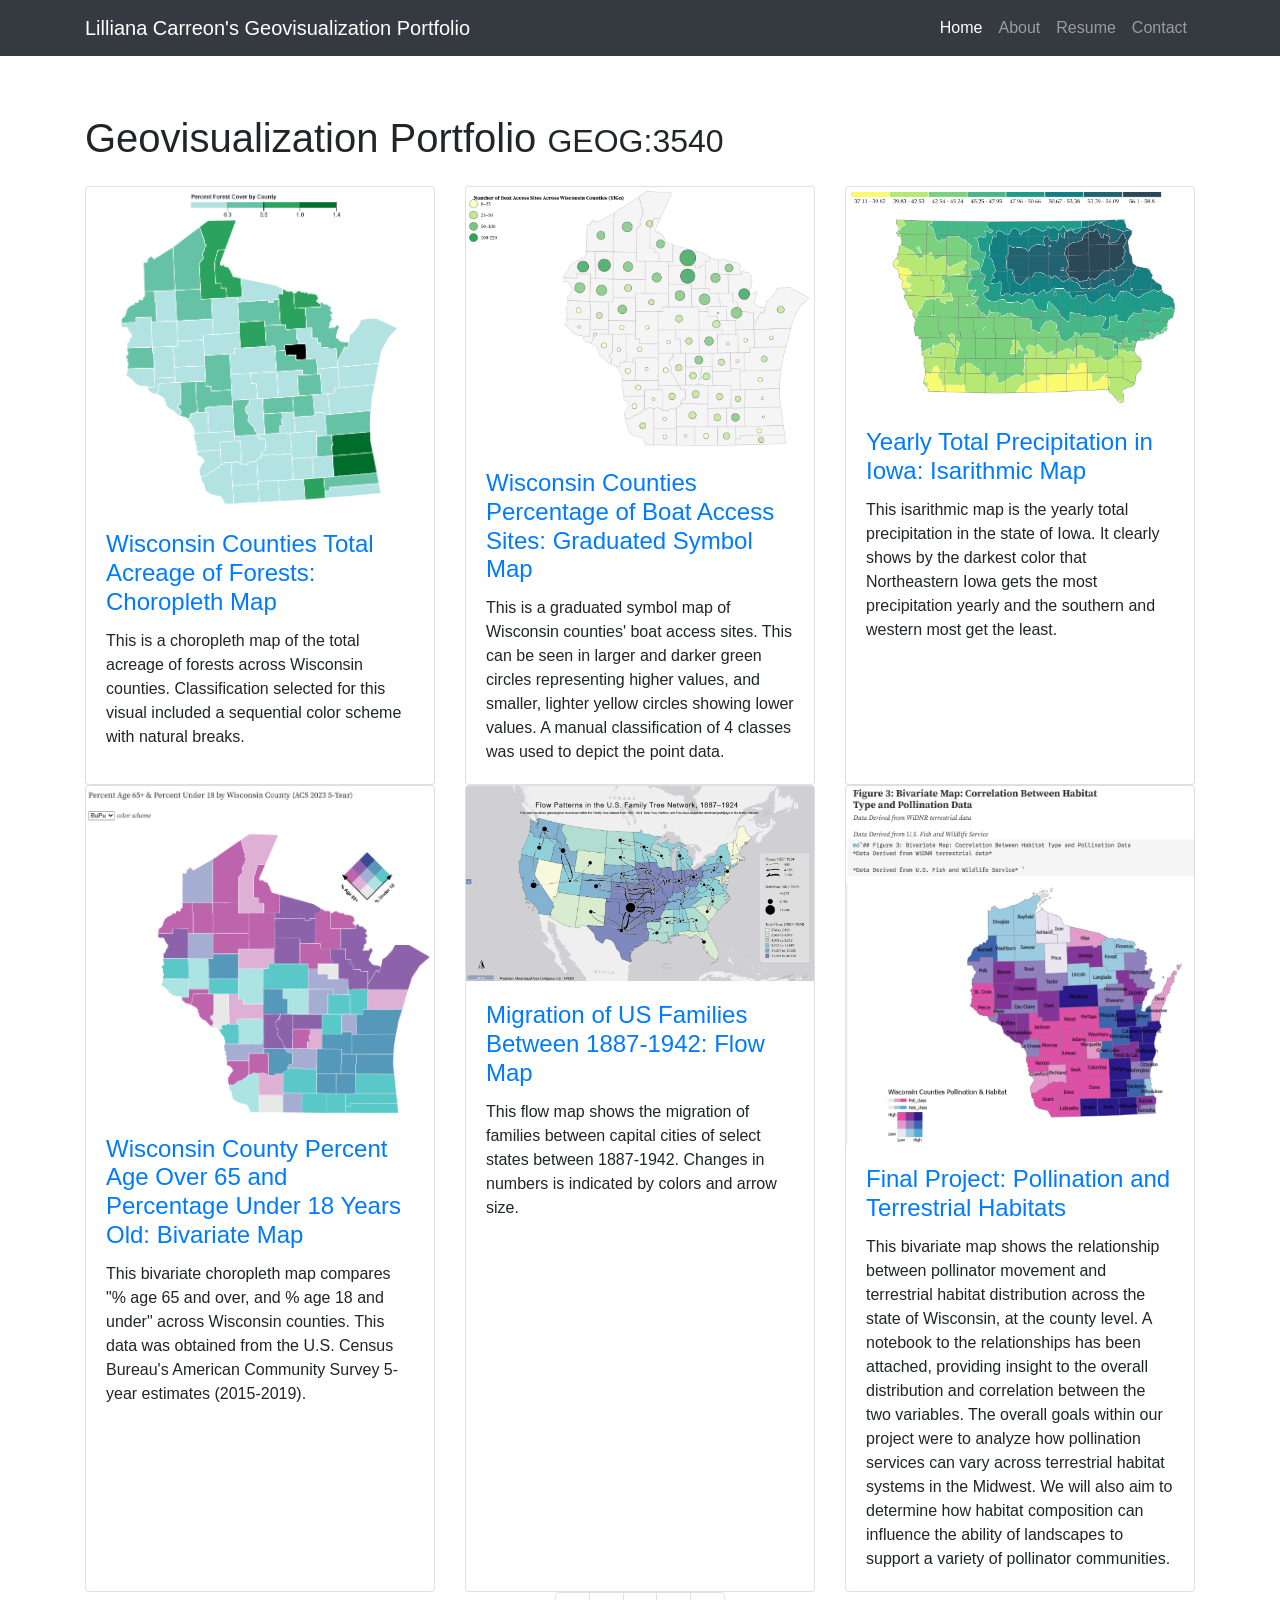
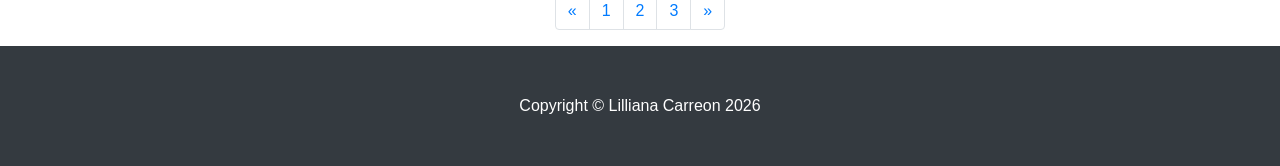
==== commit e8da5424: "style function" ====
--- a/index.html
+++ b/index.html
@@ -47,6 +47,13 @@
 </div>
 </div>
 </nav>
+
+<style>
+  body {
+    padding-top: 90px;
+  }
+</style>
+
 
 <!-- Page Content -->
 <div class="container">
